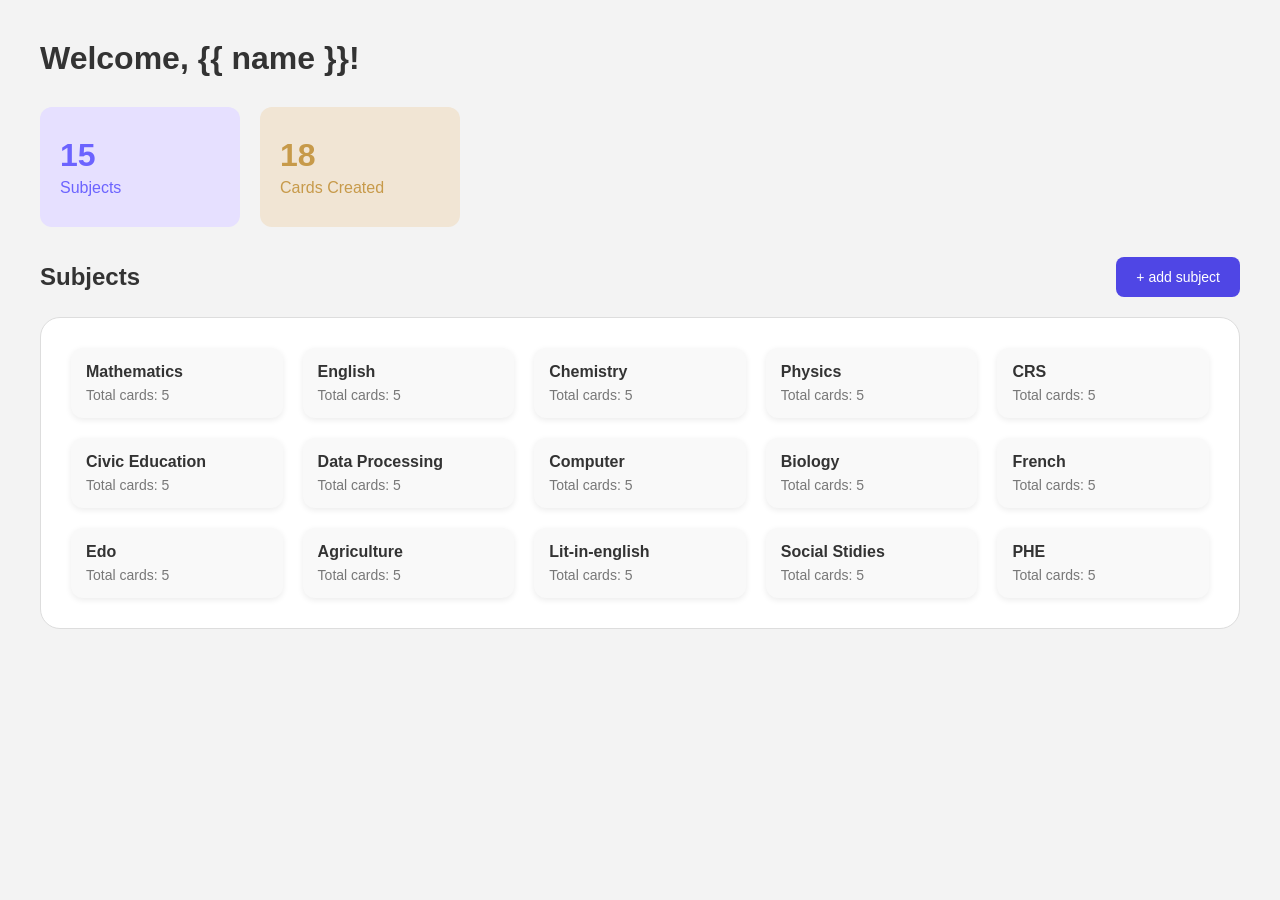
==== dashboard.html @ 55301b79 "initial commit" ====
<!DOCTYPE html>
<html lang="en">
<head>
    <meta charset="UTF-8">
    <meta name="viewport" content="width=device-width, initial-scale=1.0">
    <title>Document</title>
    <link rel="stylesheet" href="style.css">
</head>
<body>
    
  <h1>Welcome, {{ name }}!</h1>

  <div class="stats">
    <div class="stat-card purple">
      <h2>15</h2>
      <p>Subjects</p>
    </div>

    <div class="stat-card beige">
      <h2>18</h2>
      <p>Cards Created</p>
    </div>
  </div>

  <div class="section-header">
    <h2>Subjects</h2>
    <button class="add-btn">+ add subject</button>
  </div>

  <div class="subjects-container">
    <div class="subjects-grid">

      <div class="subject-card">
        <h3>Mathematics</h3>
        <p>Total cards: 5</p>
      </div>

      <div class="subject-card">
        <h3>English</h3>
        <p>Total cards: 5</p>
      </div>

      <div class="subject-card">
        <h3>Chemistry</h3>
        <p>Total cards: 5</p>
      </div>

     <a href="physics.html" class="subject-link">
  <div class="subject-card">
    <h3>Physics</h3>
    <p>Total cards: 5</p>
  </div>
</a>
      <div class="subject-card">
        <h3>CRS</h3>
        <p>Total cards: 5</p>
      </div>

      <div class="subject-card">
        <h3>Civic Education</h3>
        <p>Total cards: 5</p>
      </div>

      <div class="subject-card">
        <h3>Data Processing</h3>
        <p>Total cards: 5</p>
      </div>

      <div class="subject-card">
        <h3>Computer</h3>
        <p>Total cards: 5</p>
      </div>

      <div class="subject-card">
        <h3>Biology</h3>
        <p>Total cards: 5</p>
      </div>

      <div class="subject-card">
        <h3>French</h3>
        <p>Total cards: 5</p>
      </div>

      <div class="subject-card">
        <h3>Edo</h3>
        <p>Total cards: 5</p>
      </div>

      <div class="subject-card">
        <h3>Agriculture</h3>
        <p>Total cards: 5</p>
      </div>

      <div class="subject-card">
        <h3>Lit-in-english</h3>
        <p>Total cards: 5</p>
      </div>

        <div class="subject-card">
            <h3>Social Stidies</h3>
            <p>Total cards: 5</p>
        </div>

        <div class="subject-card">
            <h3>PHE</h3>
            <p>Total cards: 5</p>
        </div>

</body>
</html>
---- style.css ----
* {
      margin: 0;
      padding: 0;
      box-sizing: border-box;
      font-family: 'Segoe UI', sans-serif;
    }

    body {
      background-color: #f4f4f4;
      padding: 40px;
      color: #333;
    }
      
    h1 {
      font-size: 32px;
      margin-bottom: 30px;
    }

    .stats {
      display: flex;
      gap: 20px;
      margin-bottom: 30px;
    }

    .stat-card {
      width: 200px;
      height: 120px;
      border-radius: 12px;
      padding: 20px;
      display: flex;
      flex-direction: column;
      justify-content: center;
    }

    .purple {
      background-color: #e6e0ff;
      color: #6c63ff;
    }

    .beige {
      background-color: #f1e5d4;
      color: #c79a4a;
    }

    .stat-card h2 {
      font-size: 32px;
      margin-bottom: 5px;
    }

    .section-header {
      display: flex;
      justify-content: space-between;
      align-items: center;
      margin: 20px 0;
    }

    .add-btn {
  background-color: #5a4bff;
  color: white;
  border: none;
  padding: 12px 20px;
  border-radius: 8px;
  cursor: pointer;
  font-weight: 500;
  font-size: 14px;
  transition: 0.2s ease;
}

.add-btn:hover {
  opacity: 0.9;
  transform: scale(1.03);
}

    .subjects-container {
      background: white;
      padding: 30px;
      border-radius: 20px;
      border: 1px solid #ddd;
    }

    .subjects-grid {
      display: grid;
      grid-template-columns: repeat(auto-fill, minmax(180px, 1fr));
      gap: 20px;
    }

    .subject-card {
      background: #f9f9f9;
      padding: 15px;
      border-radius: 12px;
      box-shadow: 0 2px 6px rgba(0,0,0,0.08);
      transition: 0.2s ease;
      cursor: pointer;
    }

    .subject-card:hover {
      transform: translateY(-3px);
      box-shadow: 0 4px 12px rgba(0,0,0,0.15);
    }

    .subject-card h3 {
      font-size: 16px;
      margin-bottom: 6px;
    }

    .subject-card p {
      font-size: 14px;
      color: #777;
    }

    .subject-link {
  text-decoration: none;
  color: inherit;
}

/*** Flip Card */
*{
  margin:0;
  padding:0;
  box-sizing:border-box;
  font-family:Segoe UI, sans-serif;
}

body{
  background:#f3f3f3;
  padding:40px;
}

/* Container */
.wrapper{
  background:white;
  padding:40px;
  border-radius:25px;
  border:1px solid #ddd;
}

/* Header */
.header{
  display:flex;
  justify-content:space-between;
  align-items:center;
  margin-bottom:40px;
}

.header h1{
  font-size:36px;
}

.add-btn{
  background:#4f46e5;
  color:white;
  border:none;
  padding:12px 20px;
  border-radius:8px;
  cursor:pointer;
  font-weight:500;
}

.add-btn:hover {
  opacity: 0.9;
  transform: scale(1.03);
}

/* Grid */
.cards{
  display:grid;
  grid-template-columns:repeat(auto-fill,minmax(250px,1fr));
  gap:40px;
}

/* Flip Card */
.card{
  perspective:1000px;
  height:200px;
  cursor:pointer;
}

.card-inner{
  position:relative;
  width:100%;
  height:100%;
  transition:transform 0.6s;
  transform-style:preserve-3d;
}

.card.flip .card-inner{
  transform:rotateY(180deg);
}

.card-front,
.card-back{
  position:absolute;
  width:100%;
  height:100%;
  border-radius:20px;
  padding:20px;
  backface-visibility:hidden;
  display:flex;
  flex-direction:column;
  justify-content:center;
  box-shadow:0 8px 20px rgba(0,0,0,0.1);
}

/* Front */
.card-front{
  background:#e7c98d;
  color:#7a5a25;
}

/* Back */
.card-back{
  background:linear-gradient(135deg,#4f46e5,#3b2bd6);
  color:white;
  transform:rotateY(180deg);
}

/* Small label */
.label{
  font-size:12px;
  opacity:0.8;
  margin-bottom:10px;
}

/* Delete Button */
.subject-card {
  position: relative;
}

.delete-btn {
  position: absolute;
  top: 8px;
  right: 10px;
  background: crimson;
  color: white;
  border: none;
  width: 22px;
  height: 22px;
  border-radius: 50%;
  font-size: 14px;
  cursor: pointer;
  display: flex;
  align-items: center;
  justify-content: center;
}

.delete-btn:hover {
  background: darkred;
}
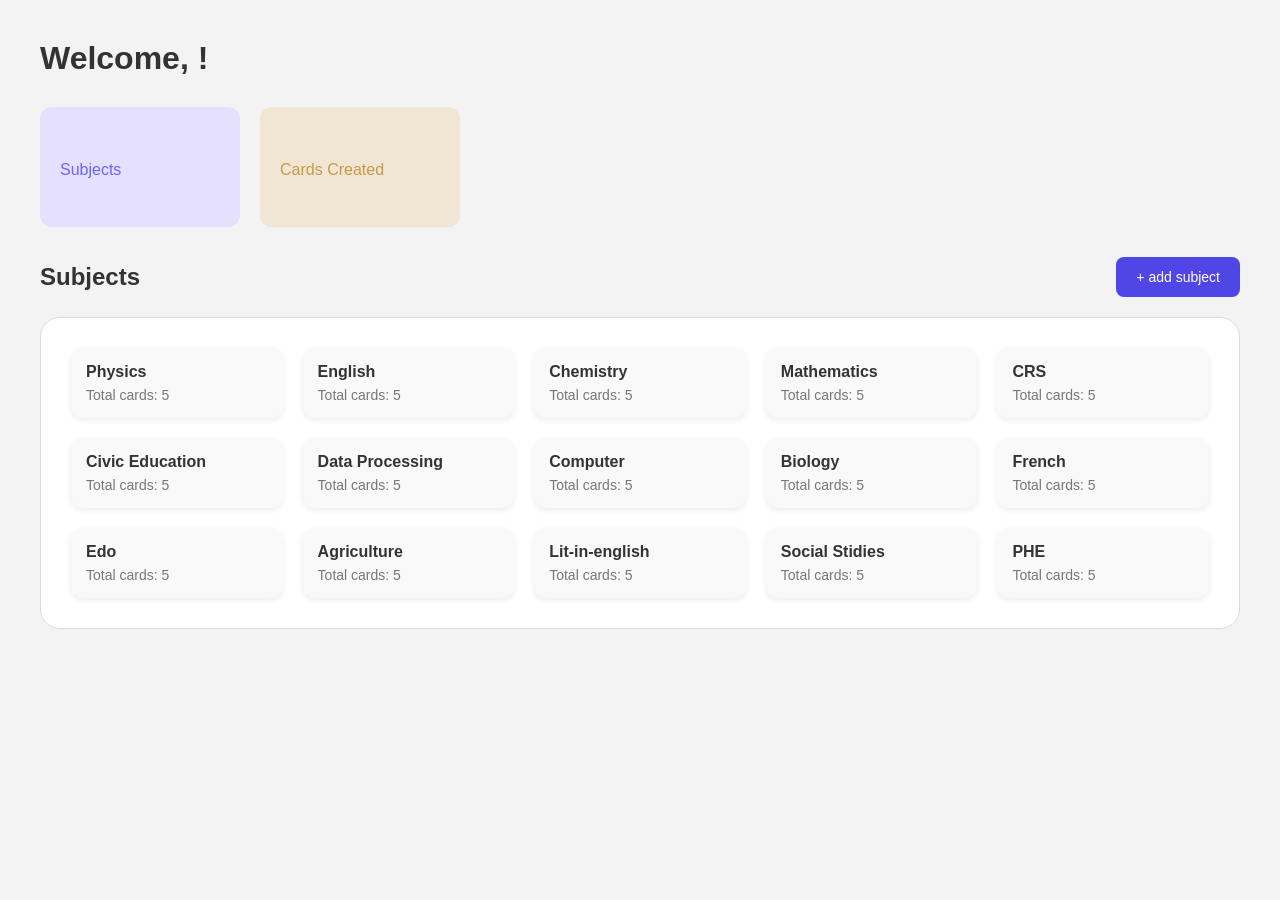
==== commit 823a593c: "Finalize application" ====
--- a/dashboard.html
+++ b/dashboard.html
@@ -1,110 +1,110 @@
-<!DOCTYPE html>
+<!doctype html>
 <html lang="en">
-<head>
-    <meta charset="UTF-8">
-    <meta name="viewport" content="width=device-width, initial-scale=1.0">
+  <head>
+    <meta charset="UTF-8" />
+    <meta name="viewport" content="width=device-width, initial-scale=1.0" />
     <title>Document</title>
-    <link rel="stylesheet" href="style.css">
-</head>
-<body>
-    
-  <h1>Welcome, {{ name }}!</h1>
+    <link rel="stylesheet" href="style.css" />
+  </head>
+  <body>
+    <h1>Welcome, <span id="fullName"></span>!</h1>
 
-  <div class="stats">
-    <div class="stat-card purple">
-      <h2>15</h2>
-      <p>Subjects</p>
+    <div class="stats">
+      <div class="stat-card purple">
+        <h2 id="subjectsCount"></h2>
+        <p>Subjects</p>
+      </div>
+
+      <div class="stat-card beige">
+        <h2 id="cardsCount"></h2>
+        <p>Cards Created</p>
+      </div>
     </div>
 
-    <div class="stat-card beige">
-      <h2>18</h2>
-      <p>Cards Created</p>
+    <div class="section-header">
+      <h2>Subjects</h2>
+      <button class="add-btn">+ add subject</button>
     </div>
-  </div>
 
-  <div class="section-header">
-    <h2>Subjects</h2>
-    <button class="add-btn">+ add subject</button>
-  </div>
-
-  <div class="subjects-container">
-    <div class="subjects-grid">
-
-      <div class="subject-card">
-        <h3>Mathematics</h3>
-        <p>Total cards: 5</p>
-      </div>
-
-      <div class="subject-card">
-        <h3>English</h3>
-        <p>Total cards: 5</p>
-      </div>
-
-      <div class="subject-card">
-        <h3>Chemistry</h3>
-        <p>Total cards: 5</p>
-      </div>
-
-     <a href="physics.html" class="subject-link">
-  <div class="subject-card">
-    <h3>Physics</h3>
-    <p>Total cards: 5</p>
-  </div>
-</a>
-      <div class="subject-card">
-        <h3>CRS</h3>
-        <p>Total cards: 5</p>
-      </div>
-
-      <div class="subject-card">
-        <h3>Civic Education</h3>
-        <p>Total cards: 5</p>
-      </div>
-
-      <div class="subject-card">
-        <h3>Data Processing</h3>
-        <p>Total cards: 5</p>
-      </div>
-
-      <div class="subject-card">
-        <h3>Computer</h3>
-        <p>Total cards: 5</p>
-      </div>
-
-      <div class="subject-card">
-        <h3>Biology</h3>
-        <p>Total cards: 5</p>
-      </div>
-
-      <div class="subject-card">
-        <h3>French</h3>
-        <p>Total cards: 5</p>
-      </div>
-
-      <div class="subject-card">
-        <h3>Edo</h3>
-        <p>Total cards: 5</p>
-      </div>
-
-      <div class="subject-card">
-        <h3>Agriculture</h3>
-        <p>Total cards: 5</p>
-      </div>
-
-      <div class="subject-card">
-        <h3>Lit-in-english</h3>
-        <p>Total cards: 5</p>
-      </div>
+    <div class="subjects-container">
+      <div class="subjects-grid">
+        <a href="subject.html" class="subject-link">
+          <div class="subject-card">
+            <h3>Physics</h3>
+            <p>Total cards: 5</p>
+          </div>
+        </a>
 
         <div class="subject-card">
-            <h3>Social Stidies</h3>
-            <p>Total cards: 5</p>
+          <h3>English</h3>
+          <p>Total cards: 5</p>
         </div>
 
         <div class="subject-card">
-            <h3>PHE</h3>
-            <p>Total cards: 5</p>
+          <h3>Chemistry</h3>
+          <p>Total cards: 5</p>
         </div>
 
-</body>
+        <div class="subject-card">
+          <h3>Mathematics</h3>
+          <p>Total cards: 5</p>
+        </div>
+        <div class="subject-card">
+          <h3>CRS</h3>
+          <p>Total cards: 5</p>
+        </div>
+
+        <div class="subject-card">
+          <h3>Civic Education</h3>
+          <p>Total cards: 5</p>
+        </div>
+
+        <div class="subject-card">
+          <h3>Data Processing</h3>
+          <p>Total cards: 5</p>
+        </div>
+
+        <div class="subject-card">
+          <h3>Computer</h3>
+          <p>Total cards: 5</p>
+        </div>
+
+        <div class="subject-card">
+          <h3>Biology</h3>
+          <p>Total cards: 5</p>
+        </div>
+
+        <div class="subject-card">
+          <h3>French</h3>
+          <p>Total cards: 5</p>
+        </div>
+
+        <div class="subject-card">
+          <h3>Edo</h3>
+          <p>Total cards: 5</p>
+        </div>
+
+        <div class="subject-card">
+          <h3>Agriculture</h3>
+          <p>Total cards: 5</p>
+        </div>
+
+        <div class="subject-card">
+          <h3>Lit-in-english</h3>
+          <p>Total cards: 5</p>
+        </div>
+
+        <div class="subject-card">
+          <h3>Social Stidies</h3>
+          <p>Total cards: 5</p>
+        </div>
+
+        <div class="subject-card">
+          <h3>PHE</h3>
+          <p>Total cards: 5</p>
+        </div>
+      </div>
+    </div>
+    <script src="dashboard.js"></script>
+  </body>
 </html>
